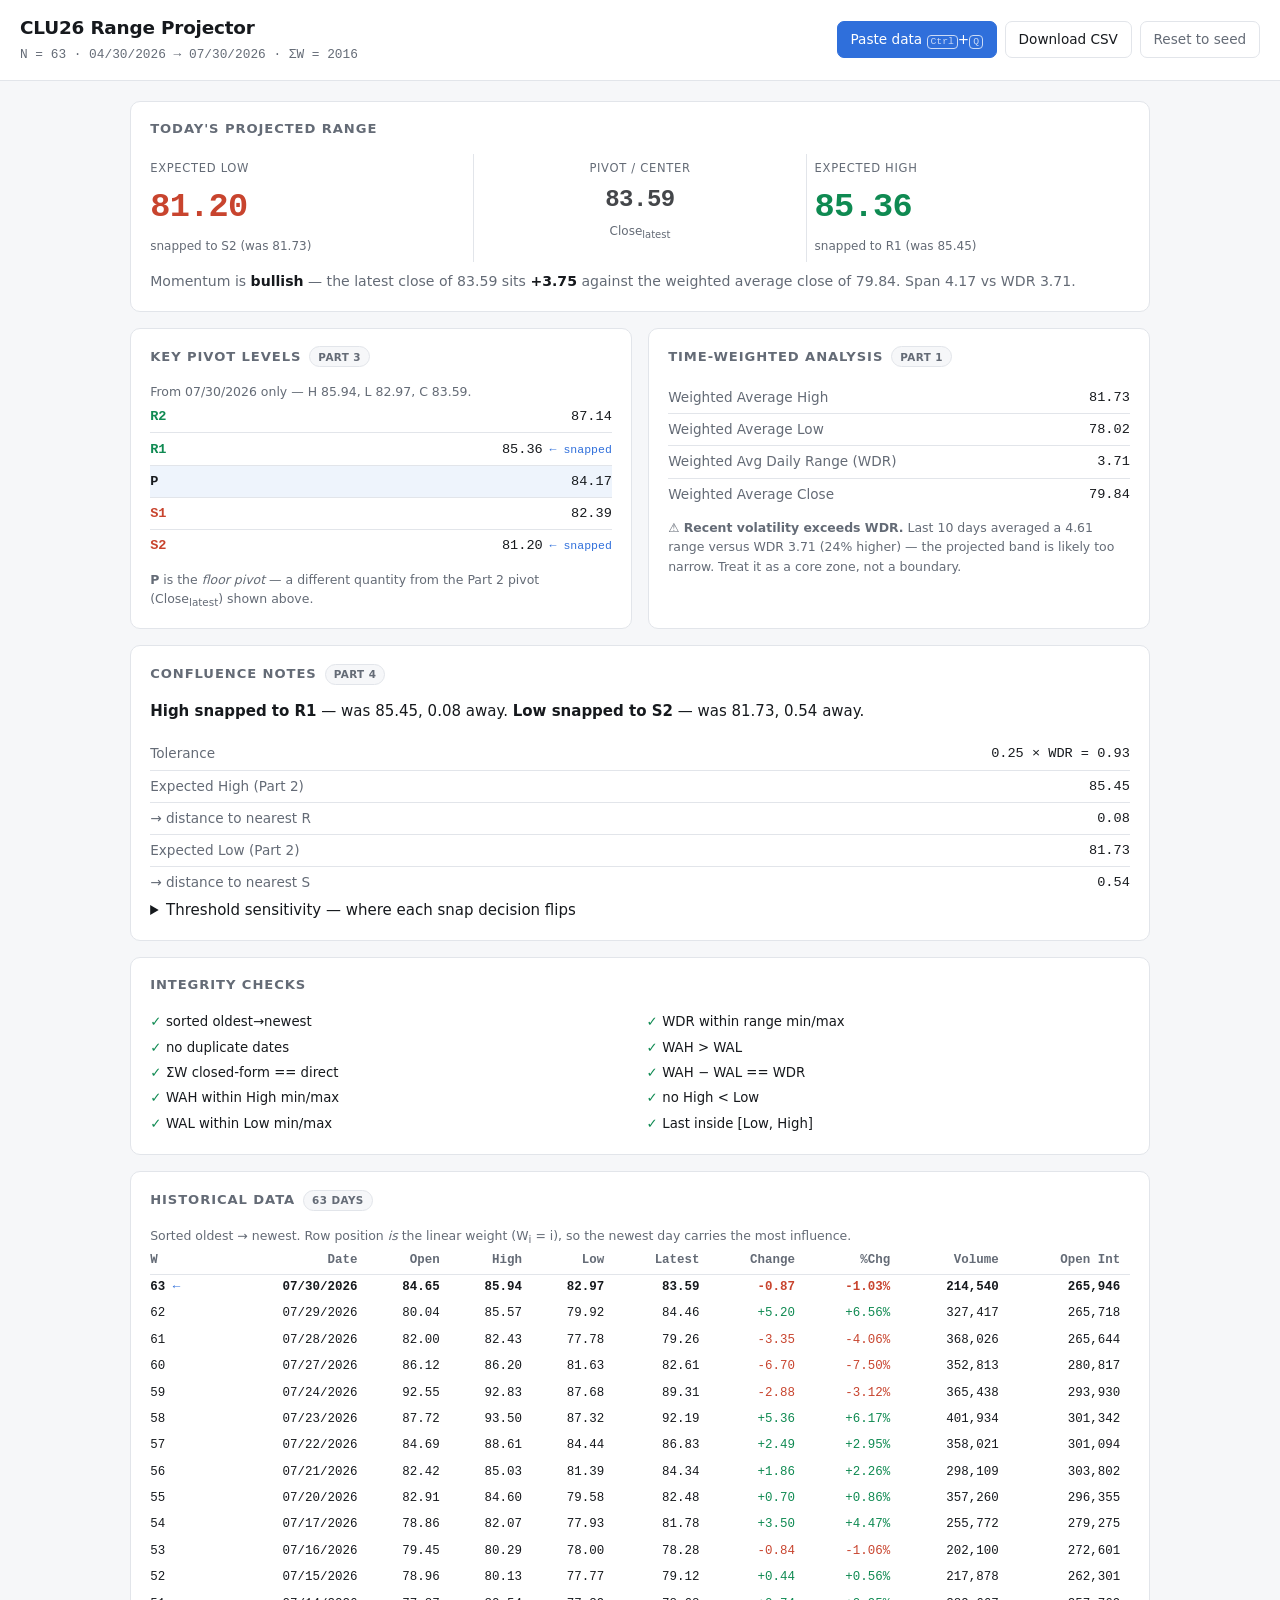
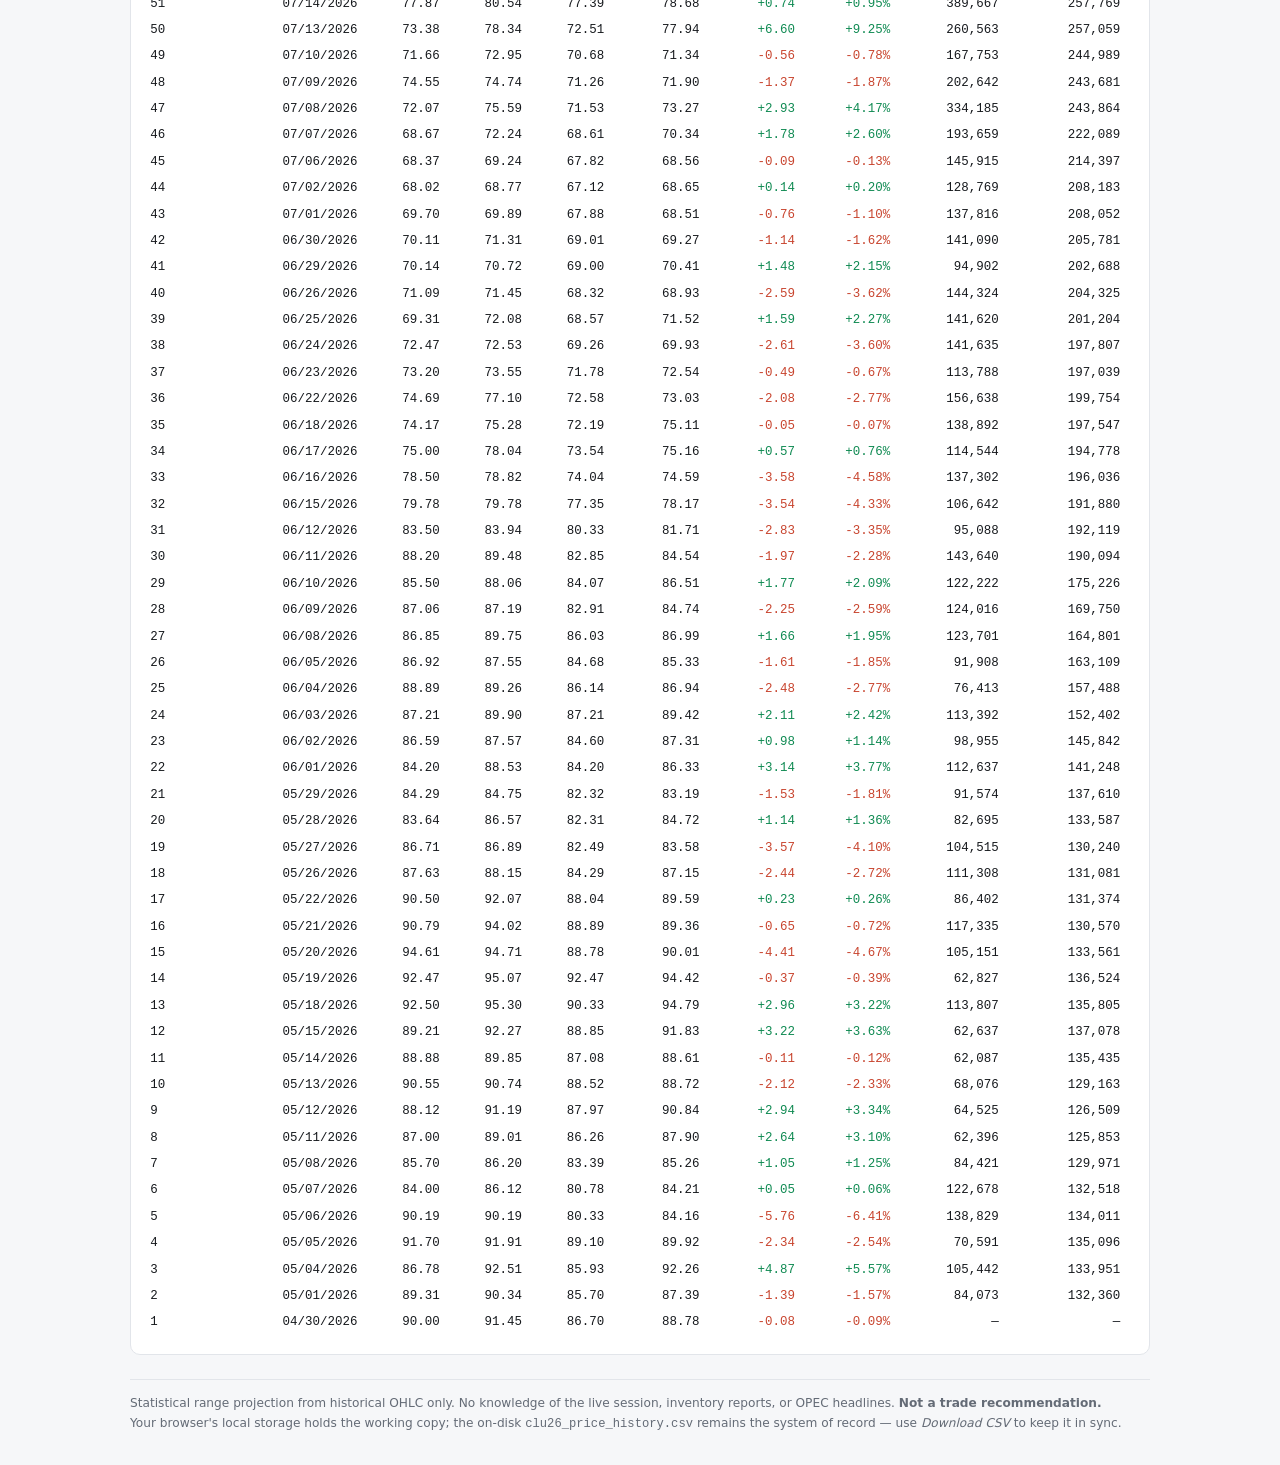
==== web/index.html @ dd928a43 "CLU26 time-weighted range projector Web UI over the existing analysis: Ctrl+Q pastes a day of Barcha" ====
<!doctype html>
<html lang="en">
<head>
<meta charset="utf-8">
<meta name="viewport" content="width=device-width, initial-scale=1">
<title>CLU26 Range Projector</title>
<link rel="icon" href="data:image/svg+xml,<svg xmlns='http://www.w3.org/2000/svg' viewBox='0 0 100 100'><text y='.9em' font-size='90'>🛢️</text></svg>">
<link rel="stylesheet" href="styles.css">
</head>
<body>

<header class="bar">
  <div class="brand">
    <h1>CLU26 Range Projector</h1>
    <span class="sub" id="window-label">loading…</span>
  </div>
  <div class="actions">
    <button id="btn-paste" class="primary">Paste data <kbd>Ctrl</kbd>+<kbd>Q</kbd></button>
    <button id="btn-csv">Download CSV</button>
    <button id="btn-reset" class="ghost">Reset to seed</button>
  </div>
</header>

<div id="ff-banner" class="banner warn" hidden>
  <strong>Firefox detected.</strong> <kbd>Ctrl</kbd>+<kbd>Q</kbd> quits Firefox and a page
  cannot intercept it. Use <kbd>Ctrl</kbd>+<kbd>Shift</kbd>+<kbd>V</kbd> or the
  <em>Paste data</em> button instead.
  <button class="link" data-dismiss>dismiss</button>
</div>

<div id="toast" class="toast" hidden></div>

<main>
  <!-- ---------- headline projection ---------- -->
  <section class="card hero">
    <h2>Today's Projected Range</h2>
    <div class="range">
      <div class="bound low">
        <span class="lbl">Expected Low</span>
        <span class="val" id="final-low">—</span>
        <span class="note" id="low-note"></span>
      </div>
      <div class="spacer" aria-hidden="true"></div>
      <div class="bound pivot">
        <span class="lbl">Pivot / Center</span>
        <span class="val" id="pivot">—</span>
        <span class="note">Close<sub>latest</sub></span>
      </div>
      <div class="spacer" aria-hidden="true"></div>
      <div class="bound high">
        <span class="lbl">Expected High</span>
        <span class="val" id="final-high">—</span>
        <span class="note" id="high-note"></span>
      </div>
    </div>
    <p class="momentum" id="momentum"></p>
  </section>

  <div class="grid">
    <!-- ---------- pivots ---------- -->
    <section class="card">
      <h2>Key Pivot Levels <span class="tag">Part 3</span></h2>
      <p class="hint" id="pivot-src"></p>
      <table class="ladder" id="pivot-table"></table>
      <p class="hint">
        <strong>P</strong> is the <em>floor pivot</em> — a different quantity from the
        Part 2 pivot (Close<sub>latest</sub>) shown above.
      </p>
    </section>

    <!-- ---------- weighted stats ---------- -->
    <section class="card">
      <h2>Time-Weighted Analysis <span class="tag">Part 1</span></h2>
      <table class="kv" id="stats-table"></table>
      <p class="hint" id="vol-check"></p>
    </section>
  </div>

  <!-- ---------- confluence ---------- -->
  <section class="card">
    <h2>Confluence Notes <span class="tag">Part 4</span></h2>
    <p id="confluence-summary"></p>
    <table class="kv" id="confluence-table"></table>
    <details>
      <summary>Threshold sensitivity — where each snap decision flips</summary>
      <table class="grid-table" id="sensitivity-table"></table>
      <p class="hint">
        The tolerance is a tuning knob, not a derived constant. Current value:
        <code id="thr-label"></code>.
      </p>
    </details>
  </section>

  <!-- ---------- integrity ---------- -->
  <section class="card">
    <h2>Integrity Checks</h2>
    <ul class="checks" id="checks"></ul>
  </section>

  <!-- ---------- data ---------- -->
  <section class="card">
    <h2>Historical Data <span class="tag" id="row-count"></span></h2>
    <p class="hint">
      Sorted oldest → newest. Row position <em>is</em> the linear weight (W<sub>i</sub> = i),
      so the newest day carries the most influence.
    </p>
    <div class="scroll">
      <table class="data" id="data-table"></table>
    </div>
  </section>

  <p class="disclaimer">
    Statistical range projection from historical OHLC only. No knowledge of the live
    session, inventory reports, or OPEC headlines. <strong>Not a trade recommendation.</strong>
    <br>
    Your browser's local storage holds the working copy; the on-disk
    <code>clu26_price_history.csv</code> remains the system of record — use
    <em>Download CSV</em> to keep it in sync.
  </p>
</main>

<!-- ---------- paste modal ---------- -->
<dialog id="modal">
  <form method="dialog" id="paste-form">
    <h2>Paste the day's data</h2>
    <p class="hint">
      Barchart's vertical copy format (one field per line) or CSV. Multiple days at once
      are fine. A date already present will <strong>replace</strong> that row.
    </p>
    <textarea id="paste-area" rows="10" spellcheck="false"
      placeholder="07/31/2026&#10;83.50&#10;85.20&#10;82.10&#10;84.00&#10;+0.41&#10;+0.49%&#10;100,000&#10;260,000"></textarea>
    <div id="preview" class="preview" hidden></div>
    <menu>
      <button type="button" id="btn-cancel" class="ghost">Cancel</button>
      <button type="button" id="btn-check">Preview</button>
      <button type="button" id="btn-commit" class="primary" disabled>Add to dataset</button>
    </menu>
  </form>
</dialog>

<script type="module" src="app.js"></script>
</body>
</html>
---- web/styles.css ----
:root {
  --bg: #f6f7f9;
  --panel: #ffffff;
  --ink: #16191d;
  --muted: #646b76;
  --line: #e2e5ea;
  --accent: #2f6fdb;
  --up: #0f8a52;
  --down: #c8442e;
  --warn-bg: #fff6e0;
  --warn-ink: #8a5d00;
  --warn-line: #f0d089;
  --radius: 10px;
  --mono: ui-monospace, "SF Mono", "Cascadia Mono", Menlo, Consolas, monospace;
}

@media (prefers-color-scheme: dark) {
  :root {
    --bg: #0f1216;
    --panel: #171b21;
    --ink: #e7eaee;
    --muted: #98a1ad;
    --line: #2a3039;
    --accent: #6ea3ff;
    --up: #3fbc7d;
    --down: #f0705a;
    --warn-bg: #2e2411;
    --warn-ink: #f0c877;
    --warn-line: #5c4718;
  }
}

* { box-sizing: border-box; }

body {
  margin: 0;
  background: var(--bg);
  color: var(--ink);
  font: 15px/1.55 system-ui, -apple-system, "Segoe UI", sans-serif;
}

h1 { font-size: 1.15rem; margin: 0; letter-spacing: -0.01em; }
h2 {
  font-size: 0.82rem; text-transform: uppercase; letter-spacing: 0.07em;
  color: var(--muted); margin: 0 0 0.9rem; font-weight: 600;
  display: flex; align-items: center; gap: 0.5rem;
}

/* ---------- top bar ---------- */
.bar {
  display: flex; flex-wrap: wrap; gap: 1rem;
  align-items: center; justify-content: space-between;
  padding: 0.9rem 1.25rem;
  background: var(--panel); border-bottom: 1px solid var(--line);
  position: sticky; top: 0; z-index: 10;
}
.brand { display: flex; flex-direction: column; gap: 0.15rem; }
.sub { font-size: 0.8rem; color: var(--muted); font-family: var(--mono); }
.actions { display: flex; gap: 0.5rem; flex-wrap: wrap; }

button {
  font: inherit; font-size: 0.85rem;
  padding: 0.45rem 0.8rem;
  border: 1px solid var(--line); border-radius: 7px;
  background: var(--panel); color: var(--ink);
  cursor: pointer;
}
button:hover:not(:disabled) { border-color: var(--accent); color: var(--accent); }
button:disabled { opacity: 0.45; cursor: not-allowed; }
button.primary { background: var(--accent); border-color: var(--accent); color: #fff; }
button.primary:hover:not(:disabled) { filter: brightness(1.08); color: #fff; }
button.ghost { color: var(--muted); }
button.link {
  background: none; border: none; padding: 0 0.3rem;
  text-decoration: underline; color: inherit; font-size: 0.8rem;
}

kbd {
  font-family: var(--mono); font-size: 0.72em;
  border: 1px solid currentColor; border-radius: 4px;
  padding: 0.05em 0.3em; opacity: 0.75;
}

/* ---------- layout ---------- */
main { max-width: 1060px; margin: 0 auto; padding: 1.25rem; }
.grid { display: grid; grid-template-columns: 1fr 1fr; gap: 1rem; }
@media (max-width: 780px) { .grid { grid-template-columns: 1fr; } }

.card {
  background: var(--panel); border: 1px solid var(--line);
  border-radius: var(--radius); padding: 1.1rem 1.2rem; margin-bottom: 1rem;
}

.tag {
  font-size: 0.65rem; font-weight: 600; letter-spacing: 0.04em;
  background: var(--bg); border: 1px solid var(--line);
  border-radius: 20px; padding: 0.1rem 0.5rem; color: var(--muted);
}

/* ---------- hero ---------- */
.range {
  display: flex; align-items: stretch; gap: 0.5rem;
  margin: 0.5rem 0 0.25rem;
}
.bound { flex: 1; display: flex; flex-direction: column; gap: 0.2rem; padding: 0.4rem 0; }
.bound .lbl { font-size: 0.72rem; text-transform: uppercase; letter-spacing: 0.06em; color: var(--muted); }
.bound .val { font-size: 2.1rem; font-weight: 600; font-family: var(--mono); letter-spacing: -0.02em; }
.bound .note { font-size: 0.75rem; color: var(--muted); min-height: 1.1em; }
.bound.low .val { color: var(--down); }
.bound.high .val { color: var(--up); }
.bound.pivot { text-align: center; }
.bound.pivot .val { font-size: 1.5rem; opacity: 0.8; }
.spacer { width: 1px; background: var(--line); }
@media (max-width: 620px) {
  .range { flex-direction: column; }
  .spacer { width: auto; height: 1px; }
  .bound.pivot { text-align: left; }
}
.momentum { margin: 0.6rem 0 0; font-size: 0.88rem; color: var(--muted); }
.momentum b { color: var(--ink); }

/* ---------- tables ---------- */
table { width: 100%; border-collapse: collapse; font-size: 0.85rem; }
.kv td, .ladder td { padding: 0.32rem 0; border-bottom: 1px solid var(--line); }
.kv tr:last-child td, .ladder tr:last-child td { border-bottom: none; }
.kv td:last-child, .ladder td:last-child { text-align: right; font-family: var(--mono); }
.kv td:first-child { color: var(--muted); }

.ladder td:first-child { font-family: var(--mono); font-weight: 600; width: 3.2rem; }
.ladder .res td:first-child { color: var(--up); }
.ladder .sup td:first-child { color: var(--down); }
.ladder .piv { background: color-mix(in srgb, var(--accent) 8%, transparent); }
.ladder .hit td:last-child::after {
  content: " ← snapped"; font-size: 0.72rem; color: var(--accent); font-family: inherit;
}

.grid-table td { padding: 0.25rem 0.5rem 0.25rem 0; font-family: var(--mono); font-size: 0.8rem; }
.grid-table .current { font-weight: 700; color: var(--accent); }

.scroll { overflow-x: auto; }
.data { font-family: var(--mono); font-size: 0.78rem; white-space: nowrap; }
.data th, .data td { padding: 0.22rem 0.6rem 0.22rem 0; text-align: right; }
.data th {
  text-align: right; color: var(--muted); font-weight: 600;
  border-bottom: 1px solid var(--line); position: sticky; top: 0; background: var(--panel);
}
.data th:first-child, .data td:first-child { text-align: left; }
.data tbody tr:hover { background: var(--bg); }
.data .newest { font-weight: 700; }
.data .newest td:first-child::after { content: " ←"; color: var(--accent); }
.data .up { color: var(--up); }
.data .down { color: var(--down); }

/* ---------- checks ---------- */
.checks { list-style: none; margin: 0; padding: 0; columns: 2; font-size: 0.83rem; }
@media (max-width: 620px) { .checks { columns: 1; } }
.checks li { padding: 0.15rem 0; break-inside: avoid; }
.checks .ok::before  { content: "✓ "; color: var(--up); font-weight: 700; }
.checks .bad::before { content: "✕ "; color: var(--down); font-weight: 700; }
.checks .bad { color: var(--down); font-weight: 600; }

/* ---------- misc ---------- */
.hint { font-size: 0.78rem; color: var(--muted); margin: 0.5rem 0 0; }
.hint code { font-family: var(--mono); }
.disclaimer {
  font-size: 0.76rem; color: var(--muted); line-height: 1.6;
  border-top: 1px solid var(--line); padding-top: 0.9rem; margin-top: 1.5rem;
}

.banner {
  padding: 0.6rem 1.25rem; font-size: 0.83rem;
  border-bottom: 1px solid var(--line);
}
.banner.warn { background: var(--warn-bg); color: var(--warn-ink); border-color: var(--warn-line); }

.toast {
  position: fixed; bottom: 1.25rem; left: 50%; transform: translateX(-50%);
  background: var(--ink); color: var(--bg);
  padding: 0.6rem 1.1rem; border-radius: 8px; font-size: 0.85rem;
  z-index: 100; max-width: 90vw; box-shadow: 0 6px 24px rgb(0 0 0 / 0.22);
}
.toast.bad { background: var(--down); color: #fff; }

/* ---------- modal ---------- */
dialog {
  border: 1px solid var(--line); border-radius: var(--radius);
  background: var(--panel); color: var(--ink);
  padding: 1.25rem; width: min(560px, 92vw);
}
dialog::backdrop { background: rgb(0 0 0 / 0.45); }
textarea {
  width: 100%; font-family: var(--mono); font-size: 0.82rem;
  padding: 0.6rem; border: 1px solid var(--line); border-radius: 7px;
  background: var(--bg); color: var(--ink); resize: vertical;
}
dialog menu {
  display: flex; justify-content: flex-end; gap: 0.5rem;
  margin: 0.9rem 0 0; padding: 0;
}
.preview {
  margin-top: 0.8rem; padding: 0.7rem 0.85rem;
  background: var(--bg); border: 1px solid var(--line); border-radius: 7px;
  font-size: 0.82rem; max-height: 190px; overflow-y: auto;
}
.preview .row { font-family: var(--mono); font-size: 0.79rem; padding: 0.1rem 0; }
.preview .err { color: var(--down); }
.preview .rep { color: var(--warn-ink); }
.preview h3 {
  margin: 0 0 0.4rem; font-size: 0.72rem; text-transform: uppercase;
  letter-spacing: 0.06em; color: var(--muted);
}
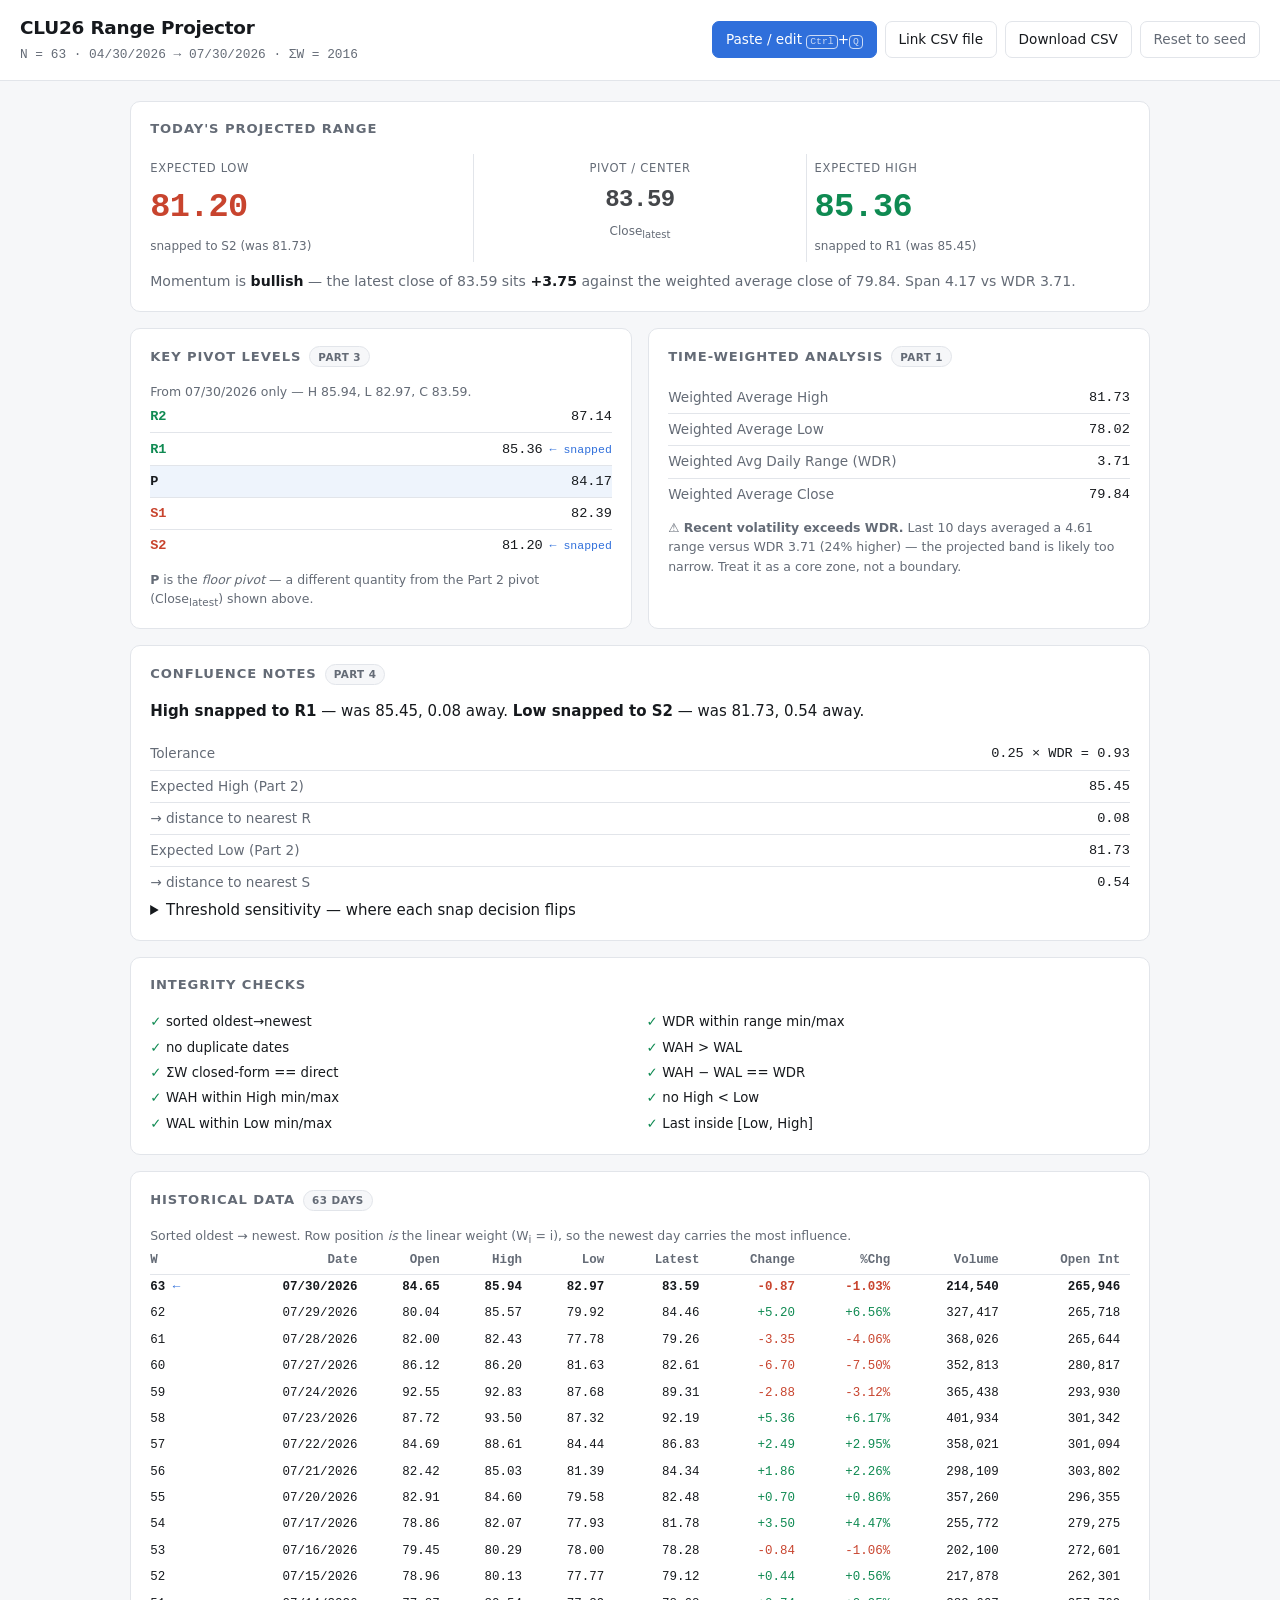
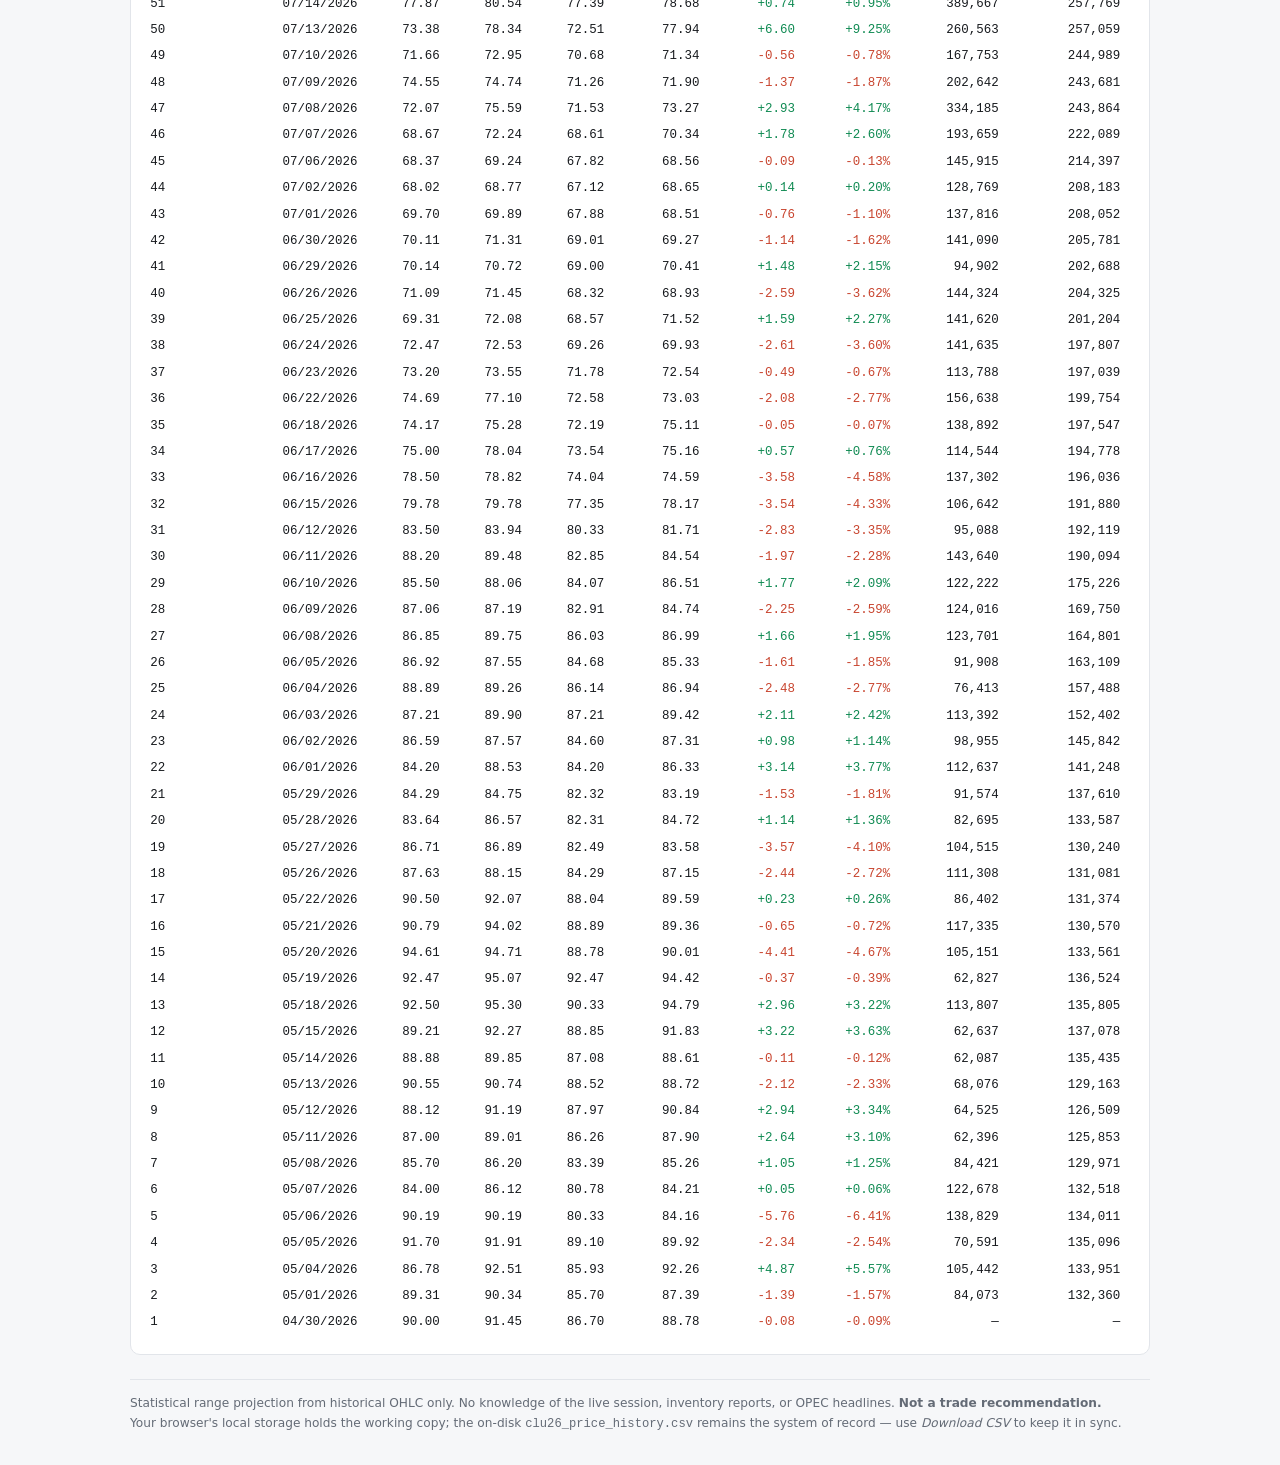
==== commit 2115c20c: "Write to the CSV on disk, and add edit mode Ctrl+Q now writes straight into clu26_price_history.csv " ====
--- a/web/index.html
+++ b/web/index.html
@@ -15,7 +15,8 @@
     <span class="sub" id="window-label">loading…</span>
   </div>
   <div class="actions">
-    <button id="btn-paste" class="primary">Paste data <kbd>Ctrl</kbd>+<kbd>Q</kbd></button>
+    <button id="btn-paste" class="primary">Paste / edit <kbd>Ctrl</kbd>+<kbd>Q</kbd></button>
+    <button id="btn-link">Link CSV file</button>
     <button id="btn-csv">Download CSV</button>
     <button id="btn-reset" class="ghost">Reset to seed</button>
   </div>
@@ -25,6 +26,11 @@
   <strong>Firefox detected.</strong> <kbd>Ctrl</kbd>+<kbd>Q</kbd> quits Firefox and a page
   cannot intercept it. Use <kbd>Ctrl</kbd>+<kbd>Shift</kbd>+<kbd>V</kbd> or the
   <em>Paste data</em> button instead.
+  <button class="link" data-dismiss>dismiss</button>
+</div>
+
+<div id="fs-banner" class="banner" hidden>
+  <span id="fs-msg"></span>
   <button class="link" data-dismiss>dismiss</button>
 </div>
 
@@ -121,21 +127,40 @@
 
 <!-- ---------- paste modal ---------- -->
 <dialog id="modal">
-  <form method="dialog" id="paste-form">
-    <h2>Paste the day's data</h2>
-    <p class="hint">
-      Barchart's vertical copy format (one field per line) or CSV. Multiple days at once
-      are fine. A date already present will <strong>replace</strong> that row.
-    </p>
-    <textarea id="paste-area" rows="10" spellcheck="false"
-      placeholder="07/31/2026&#10;83.50&#10;85.20&#10;82.10&#10;84.00&#10;+0.41&#10;+0.49%&#10;100,000&#10;260,000"></textarea>
+  <div id="paste-form">
+    <div class="tabs" role="tablist">
+      <button type="button" class="tab active" id="tab-add" role="tab">Add data</button>
+      <button type="button" class="tab" id="tab-edit" role="tab">Edit dataset</button>
+    </div>
+
+    <!-- ADD -->
+    <div id="pane-add">
+      <p class="hint">
+        Barchart's vertical copy format (one field per line) or CSV. Multiple days at once
+        are fine. A date already present will <strong>replace</strong> that row.
+      </p>
+      <textarea id="paste-area" rows="9" spellcheck="false"
+        placeholder="07/31/2026&#10;83.50&#10;85.20&#10;82.10&#10;84.00&#10;+0.41&#10;+0.49%&#10;100,000&#10;260,000"></textarea>
+    </div>
+
+    <!-- EDIT -->
+    <div id="pane-edit" hidden>
+      <p class="hint">
+        The full dataset as CSV — change any value, or delete a whole line to remove that
+        day. Committing <strong>replaces</strong> the dataset with exactly what is below.
+      </p>
+      <textarea id="edit-area" rows="14" spellcheck="false"></textarea>
+    </div>
+
     <div id="preview" class="preview" hidden></div>
+
     <menu>
+      <span class="target" id="write-target"></span>
       <button type="button" id="btn-cancel" class="ghost">Cancel</button>
       <button type="button" id="btn-check">Preview</button>
       <button type="button" id="btn-commit" class="primary" disabled>Add to dataset</button>
     </menu>
-  </form>
+  </div>
 </dialog>
 
 <script type="module" src="app.js"></script>
--- a/web/styles.css
+++ b/web/styles.css
@@ -209,3 +209,23 @@
   margin: 0 0 0.4rem; font-size: 0.72rem; text-transform: uppercase;
   letter-spacing: 0.06em; color: var(--muted);
 }
+
+/* ---------- modal tabs ---------- */
+.tabs { display: flex; gap: 0.25rem; border-bottom: 1px solid var(--line); margin-bottom: 0.9rem; }
+.tab {
+  border: none; border-bottom: 2px solid transparent; border-radius: 0;
+  background: none; color: var(--muted); padding: 0.4rem 0.7rem; font-size: 0.85rem;
+}
+.tab:hover { color: var(--ink); border-color: var(--line); }
+.tab.active { color: var(--accent); border-bottom-color: var(--accent); font-weight: 600; }
+
+dialog menu .target {
+  margin-right: auto; font-size: 0.73rem; color: var(--muted);
+  align-self: center; font-family: var(--mono);
+  overflow: hidden; text-overflow: ellipsis; white-space: nowrap; max-width: 15rem;
+}
+dialog menu .target.linked { color: var(--up); }
+
+.banner .link { color: inherit; }
+#fs-banner { background: var(--panel); color: var(--muted); }
+#fs-banner.ok { background: color-mix(in srgb, var(--up) 12%, transparent); color: var(--up); }
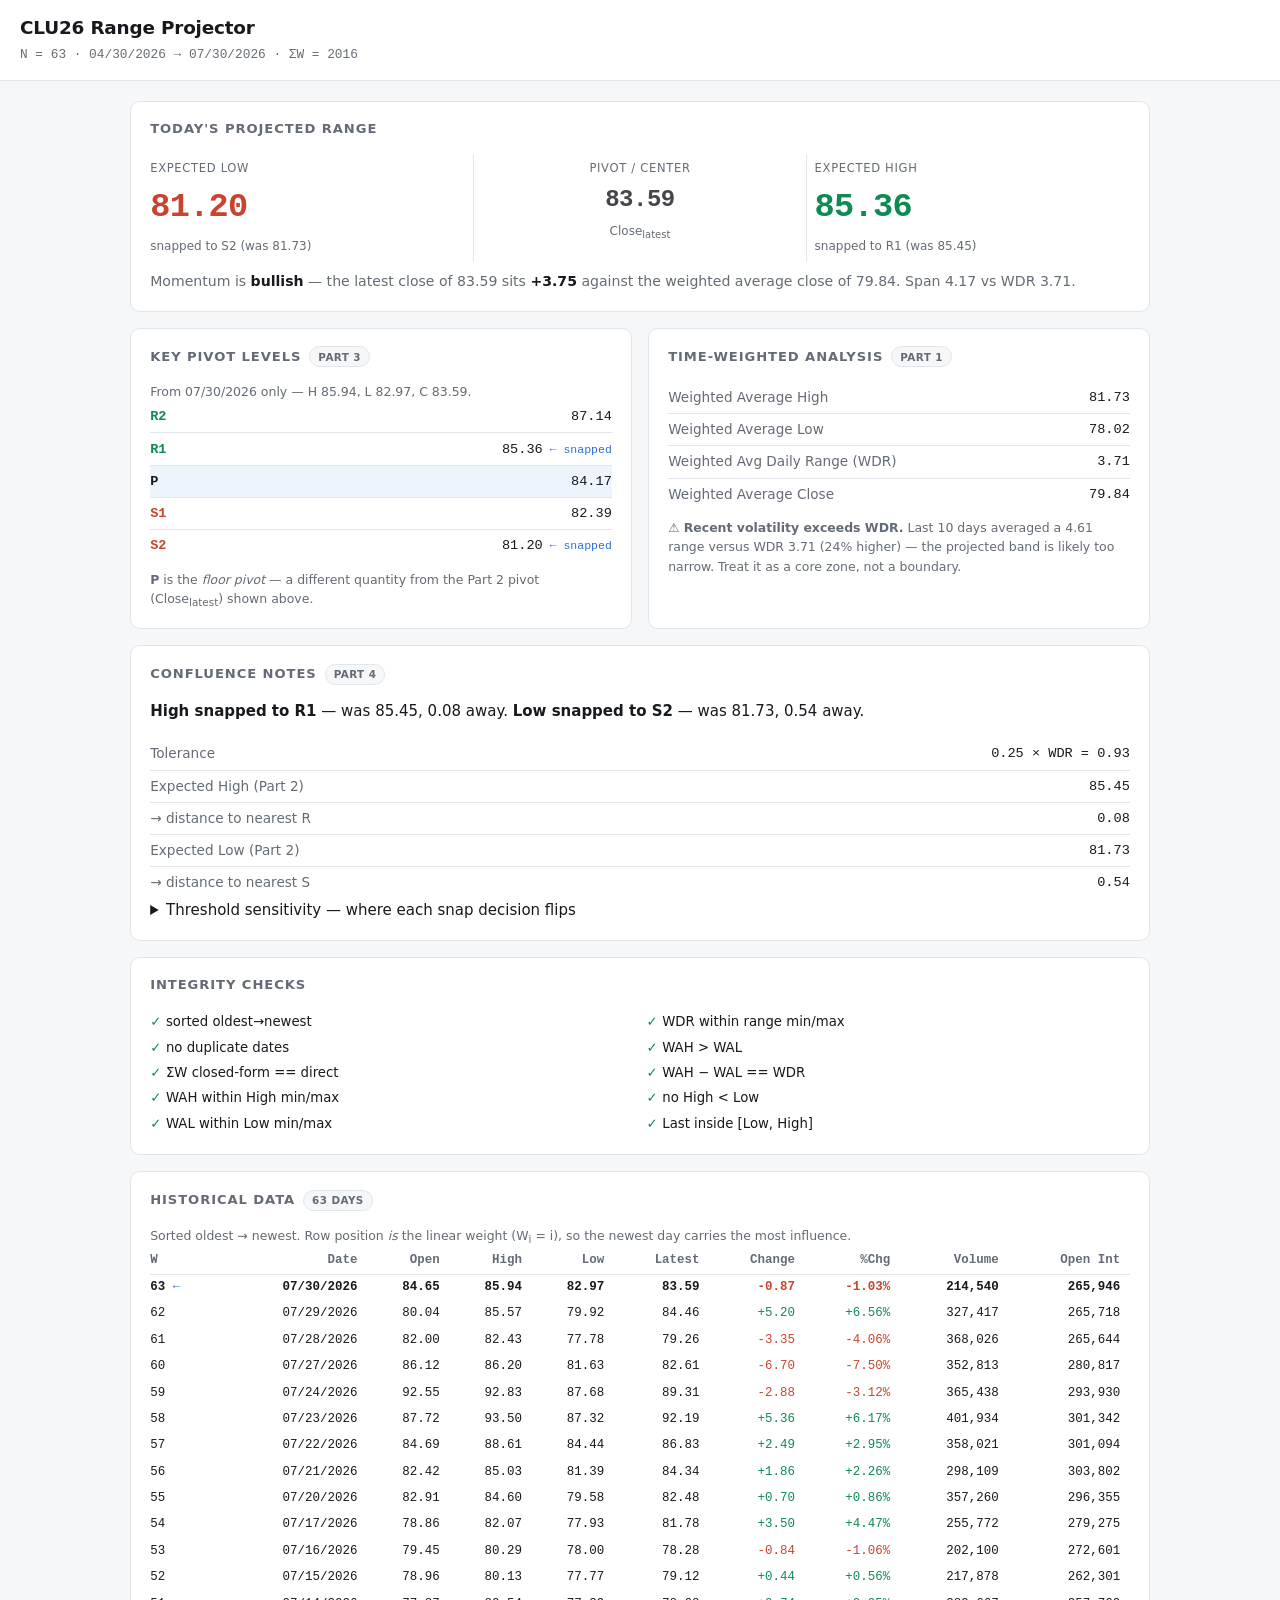
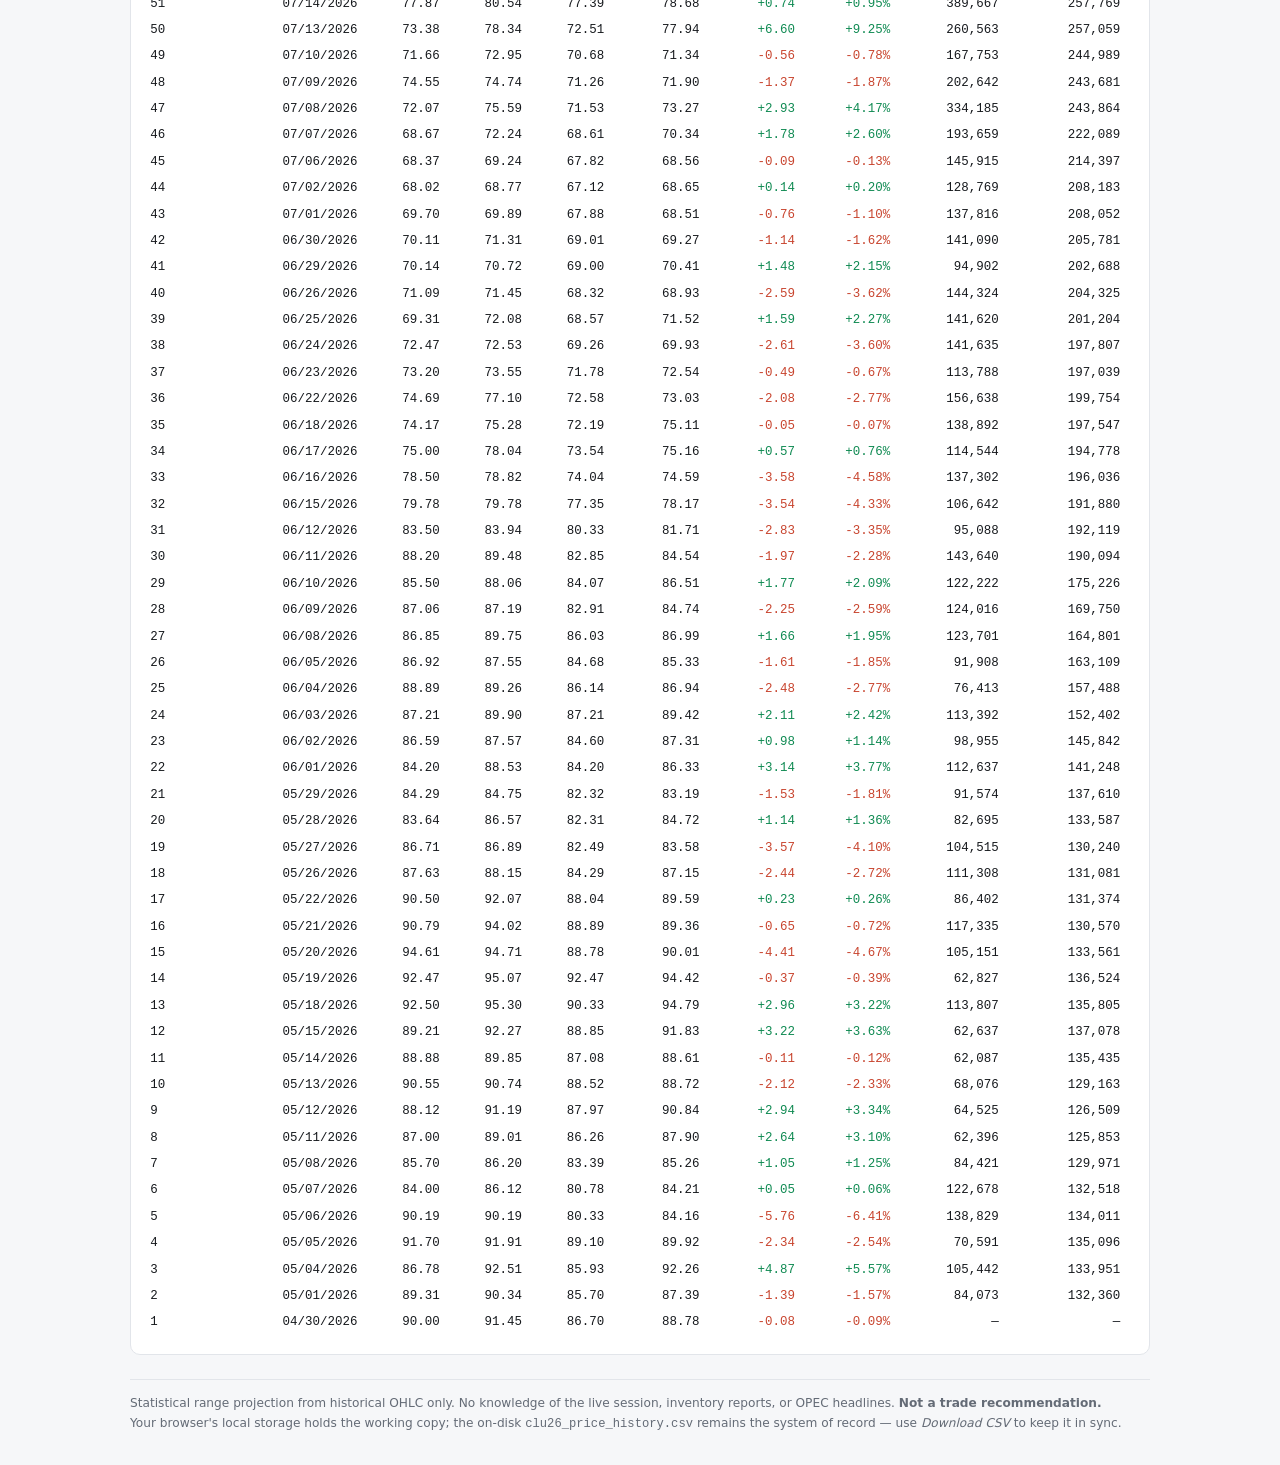
==== commit 1ed707e6: "Hide the toolbar until Ctrl+Q reveals it The four controls (paste/edit, link CSV, download, reset) s" ====
--- a/web/index.html
+++ b/web/index.html
@@ -14,7 +14,7 @@
     <h1>CLU26 Range Projector</h1>
     <span class="sub" id="window-label">loading…</span>
   </div>
-  <div class="actions">
+  <div class="actions locked" id="actions">
     <button id="btn-paste" class="primary">Paste / edit <kbd>Ctrl</kbd>+<kbd>Q</kbd></button>
     <button id="btn-link">Link CSV file</button>
     <button id="btn-csv">Download CSV</button>
--- a/web/styles.css
+++ b/web/styles.css
@@ -57,6 +57,8 @@
 .brand { display: flex; flex-direction: column; gap: 0.15rem; }
 .sub { font-size: 0.8rem; color: var(--muted); font-family: var(--mono); }
 .actions { display: flex; gap: 0.5rem; flex-wrap: wrap; }
+/* Controls stay out of sight until Ctrl+Q reveals them; re-hidden on every load. */
+.actions.locked { display: none; }
 
 button {
   font: inherit; font-size: 0.85rem;
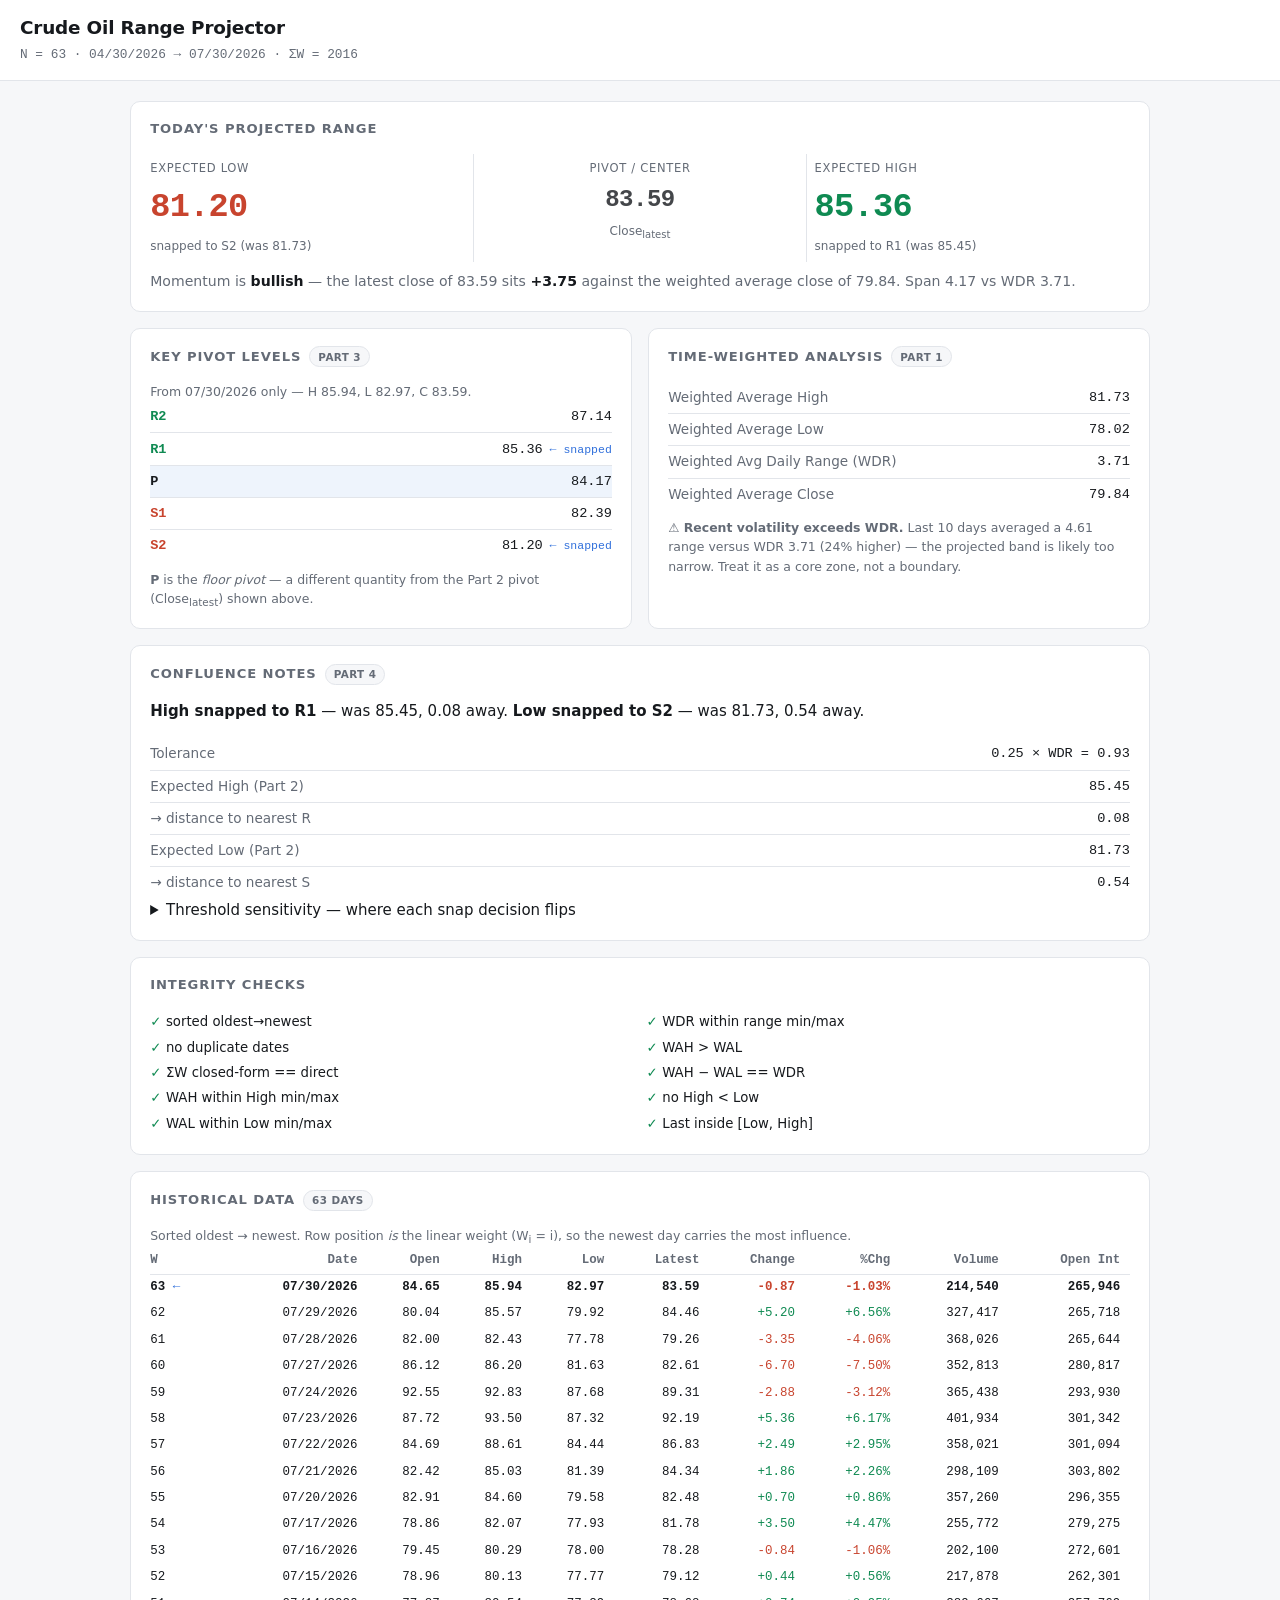
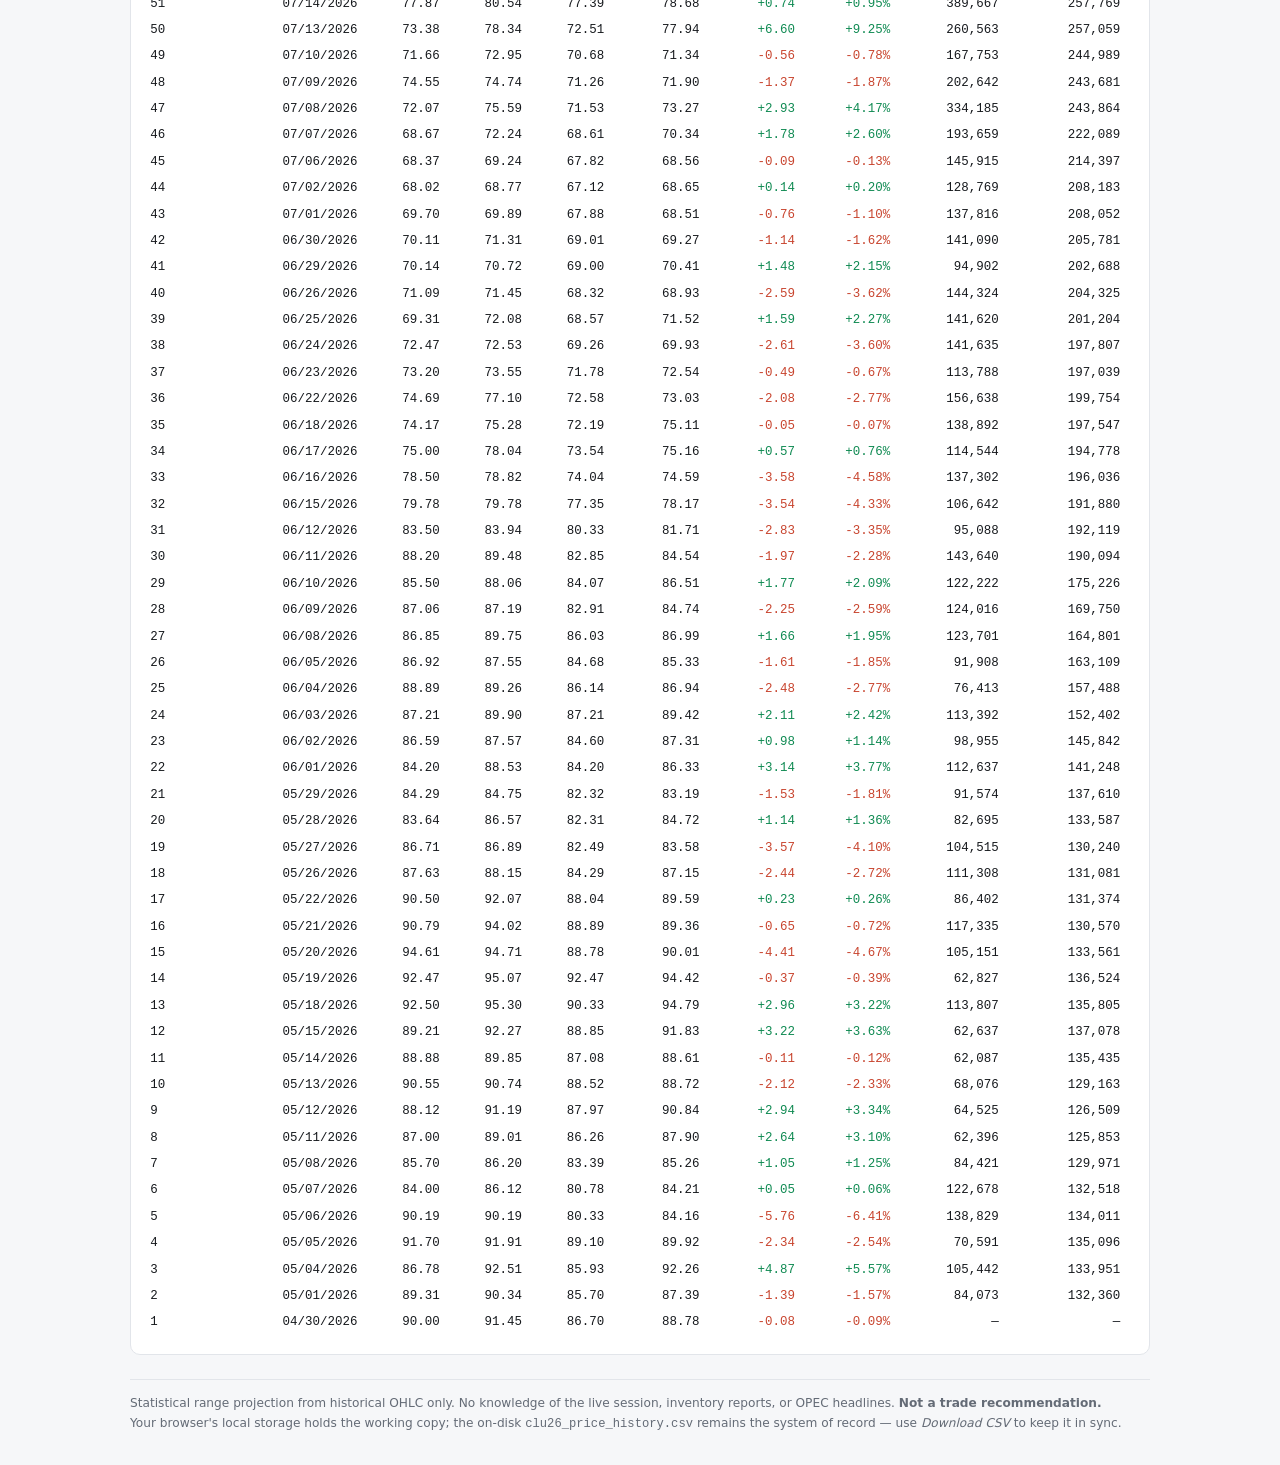
==== commit 0e80a03d: "Rename page title to Crude Oil Range Projector Co-Authored-By: Claude Opus 5 (1M context) <noreply@a" ====
--- a/web/index.html
+++ b/web/index.html
@@ -3,7 +3,7 @@
 <head>
 <meta charset="utf-8">
 <meta name="viewport" content="width=device-width, initial-scale=1">
-<title>CLU26 Range Projector</title>
+<title>Crude Oil Range Projector</title>
 <link rel="icon" href="data:image/svg+xml,<svg xmlns='http://www.w3.org/2000/svg' viewBox='0 0 100 100'><text y='.9em' font-size='90'>🛢️</text></svg>">
 <link rel="stylesheet" href="styles.css">
 </head>
@@ -11,7 +11,7 @@
 
 <header class="bar">
   <div class="brand">
-    <h1>CLU26 Range Projector</h1>
+    <h1>Crude Oil Range Projector</h1>
     <span class="sub" id="window-label">loading…</span>
   </div>
   <div class="actions locked" id="actions">
